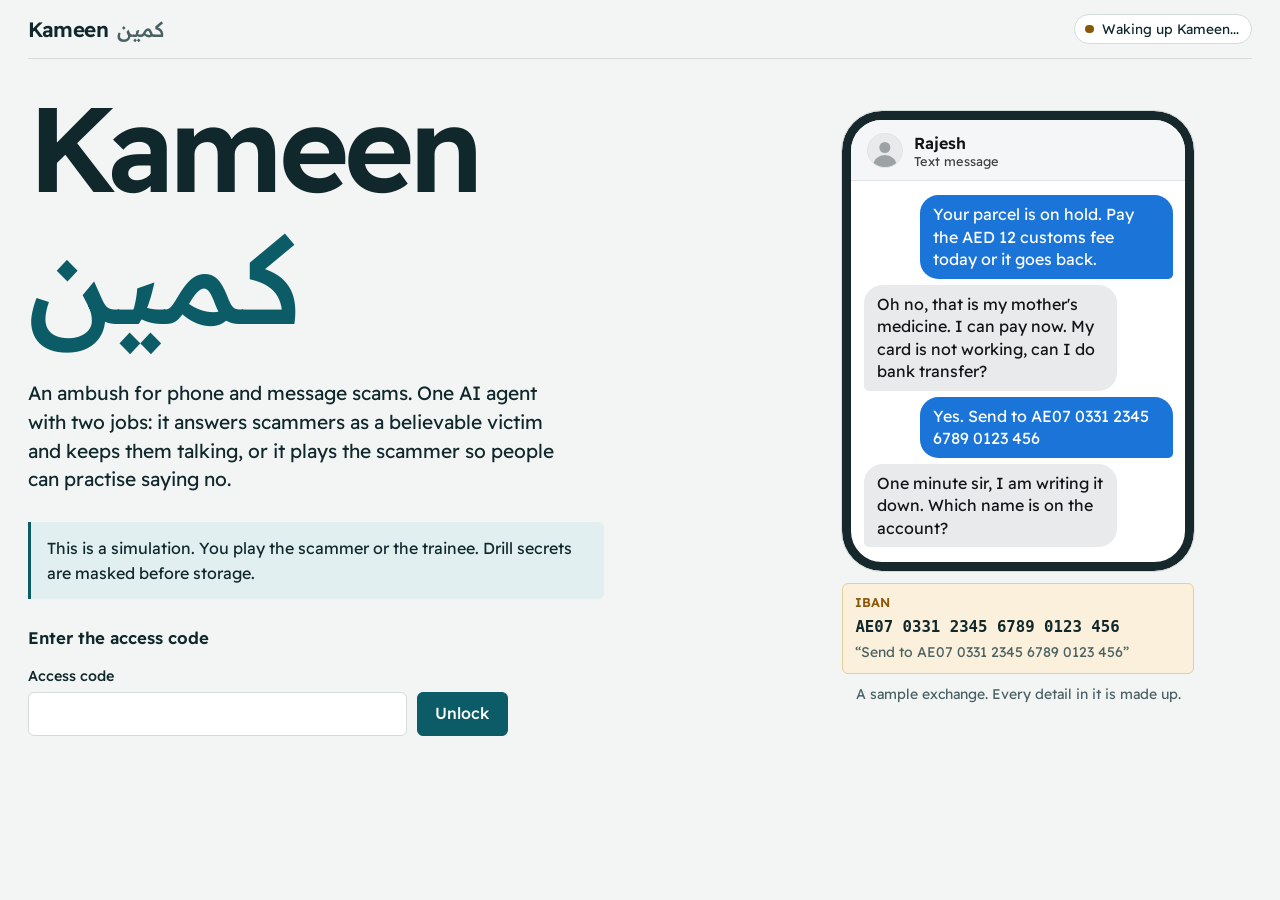
==== docs/index.html @ 10c1e66d "Fix the channel card lagging and overlapping during scroll The Overview cards were fine at rest but," ====
<!doctype html>
<html lang="en">
<head>
  <meta charset="utf-8">
  <meta name="viewport" content="width=device-width, initial-scale=1">
  <meta name="robots" content="noindex">
  <title>Kameen</title>
  <link rel="preconnect" href="https://fonts.googleapis.com">
  <link rel="preconnect" href="https://fonts.gstatic.com" crossorigin>
  <link rel="stylesheet" href="https://fonts.googleapis.com/css2?family=Readex+Pro:wght@300..700&display=swap">
  <link rel="stylesheet" href="style.css?v=3">
</head>
<body>
  <div class="page">
    <header class="topbar">
      <a class="brand" href="index.html">
        <span class="brand-latin">Kameen</span>
        <span class="brand-arabic" lang="ar" dir="rtl">كمين</span>
      </a>
      <span class="status-pill" id="status" role="status" data-state="waking">Waking up Kameen...</span>
    </header>

    <main class="landing">
      <div class="stack-l">
        <h1 class="wordmark">
          <span class="wordmark-latin">Kameen</span>
          <span class="wordmark-arabic" lang="ar" dir="rtl">كمين</span>
        </h1>

        <p class="landing-lede">
          An ambush for phone and message scams. One AI agent with two jobs: it answers scammers
          as a believable victim and keeps them talking, or it plays the scammer so people can practise saying no.
        </p>

        <p class="notice">
          This is a simulation. You play the scammer or the trainee. Drill secrets are masked before storage.
        </p>

        <section id="gate" class="stack" aria-labelledby="gate-title">
          <h2 id="gate-title">Enter the access code</h2>
          <form id="code-form" class="gate-form" novalidate>
            <label class="field">
              <span class="field-label">Access code</span>
              <!-- no name attribute on purpose: the code must never end up in a URL, even if scripts fail -->
              <input type="password" id="code" autocomplete="off" autocapitalize="off" spellcheck="false" required>
            </label>
            <button type="submit" class="btn btn-primary" id="code-btn">Unlock</button>
          </form>
          <p class="note" id="code-error" role="alert" hidden></p>
        </section>

        <section id="modes" class="stack" aria-labelledby="modes-title" hidden>
          <h2 id="modes-title" class="sr-only">Choose a mode</h2>
          <div class="modes">
            <a class="mode" href="decoy.html">
              <span class="roles">
                <span class="role role--agent">Kameen plays the victim</span>
                <span class="role role--you">You play the scammer</span>
              </span>
              <span class="mode-title">Play the scammer</span>
              <span class="mode-text">
                Write or call as a scammer. Kameen answers as Rajesh, Sara or Abu Khalid, stalls you,
                and collects every account number, phone number and link you give away.
              </span>
              <span class="btn btn-primary mode-go">Open the decoy</span>
            </a>
            <a class="mode" href="drill.html">
              <span class="roles">
                <span class="role role--agent">Kameen plays the scammer</span>
                <span class="role role--you">You are the trainee</span>
              </span>
              <span class="mode-title">Test yourself</span>
              <span class="mode-text">
                With your consent, Kameen runs a scam on you. It stops before you share anything real
                and shows you what to watch for.
              </span>
              <span class="btn btn-primary mode-go">Start a drill</span>
            </a>
          </div>
          <div class="actions">
            <a class="btn" href="dashboard.html">Open the dashboard</a>
            <span class="small">Sessions, linked campaigns, drill results and test evidence.</span>
          </div>
          <div class="actions">
            <button type="button" class="btn btn-quiet btn-small" id="change-code">Use a different code</button>
          </div>
        </section>
      </div>

      <figure class="sample" aria-label="Sample exchange">
        <div class="phone skin-sms">
          <div class="phone-head">
            <span class="phone-avatar" aria-hidden="true"></span>
            <span class="phone-who">
              <span class="phone-name">Rajesh</span>
              <span class="phone-sub">Text message</span>
            </span>
          </div>
          <div class="transcript">
            <div class="msg msg--counterpart"><p class="bubble">Your parcel is on hold. Pay the AED 12 customs fee today or it goes back.</p></div>
            <div class="msg msg--agent"><p class="bubble">Oh no, that is my mother's medicine. I can pay now. My card is not working, can I do bank transfer?</p></div>
            <div class="msg msg--counterpart"><p class="bubble">Yes. Send to AE07 0331 2345 6789 0123 456</p></div>
            <div class="msg msg--agent"><p class="bubble">One minute sir, I am writing it down. Which name is on the account?</p></div>
          </div>
        </div>
        <ul class="intel-list">
          <li class="intel-card">
            <span class="intel-type">IBAN</span>
            <span class="intel-value">AE07 0331 2345 6789 0123 456</span>
            <q class="intel-quote">Send to AE07 0331 2345 6789 0123 456</q>
          </li>
        </ul>
        <figcaption class="small">A sample exchange. Every detail in it is made up.</figcaption>
      </figure>
    </main>
  </div>

  <script src="config.js"></script>
  <script src="app.js"></script>
  <script>
    (function () {
      'use strict';
      var statusEl = $('#status');
      var gate = $('#gate');
      var modes = $('#modes');
      var form = $('#code-form');
      var input = $('#code');
      var button = $('#code-btn');
      var errorEl = $('#code-error');
      var ready = false;
      var busy = false;
      var waiting = false;    /* a code was entered while the server was still waking up */

      var REJECTED = 'That code was not accepted. Check it and try again.';

      function refresh() {
        button.disabled = busy;
      }

      /* The code is often pasted from a note: drop spaces, quotes and backticks that came along with it. */
      function cleaned(value) {
        return String(value).replace(/[\s`'"\u2018\u2019\u201C\u201D]/g, '');
      }

      function showModes(on) {
        modes.hidden = !on;
        gate.hidden = on;
      }

      form.addEventListener('submit', function (event) {
        event.preventDefault();
        check();
      });

      async function check() {
        if (busy) return;
        var code = cleaned(input.value);
        if (!code) {
          note(errorEl, 'Enter the access code.', 'error');
          input.focus();
          return;
        }
        if (!ready) {
          /* Never ignore the button: say what is happening and check the code as soon as the server answers. */
          waiting = true;
          note(errorEl, 'Kameen is still waking up, which can take a minute. Your code will be checked as soon as it is ready.', 'info');
          return;
        }
        waiting = false;
        busy = true;
        refresh();
        note(errorEl, '');
        setStored('code', code);
        try {
          await apiGet('/cards');
          input.value = '';
          showModes(true);
        } catch (err) {
          dropStored('code');
          note(errorEl, err.status === 401 ? REJECTED : err.message, 'error');
          input.select();
        } finally {
          busy = false;
          refresh();
        }
      }

      $('#change-code').addEventListener('click', function () {
        dropStored('code');
        showModes(false);
        input.focus();
      });

      if (getStored('code_rejected')) {
        dropStored('code_rejected');
        note(errorEl, REJECTED, 'error');
      }
      if (getStored('code')) showModes(true);

      wakeServer(statusEl).then(async function (ok) {
        ready = ok;
        refresh();
        if (!ok) {
          waiting = false;
          note(errorEl, 'The server did not answer. Reload the page to try again.', 'error');
          return;
        }
        if (waiting) return check();
        if (!getStored('code')) return;
        /* a code is already stored from earlier in this tab: make sure it still works */
        try {
          await apiGet('/cards');
        } catch (err) {
          if (err.status === 401) {
            dropStored('code');
            showModes(false);
            note(errorEl, REJECTED, 'error');
          }
        }
      });
    })();
  </script>
</body>
</html>
---- docs/style.css ----
/* Kameen
   Palette: cool mineral paper, petrol ink. Amber is reserved for captured intel,
   red for stop actions and guardrails, green for the drill reveal.
   Type: Readex Pro (one family for Latin and Arabic), system fallbacks. */

:root {
  --paper: #F2F5F4;
  --surface: #FFFFFF;
  --sunk: #E7ECEA;
  --ink: #10272C;
  --ink-soft: #4A6163;
  --line: #D3DCDA;
  --petrol: #0B5C66;
  --petrol-deep: #073F47;
  --petrol-wash: #E2EFF0;
  --on-petrol: #FFFFFF;
  --amber: #8A560A;
  --amber-wash: #FAF0DB;
  --amber-line: #E6CE9B;
  --red: #A3281F;
  --red-wash: #FBEAE7;
  --red-line: #EBC0BA;
  --green: #1F6B4E;
  --green-wash: #E3F1E9;
  --green-line: #B5D8C5;
  --reveal-paper: #EAF3EE;
  --bezel: #17282C;

  /* Categorical palette for pie/donut charts (legend labels each slice). */
  --cat-1: #1F6B4E;
  --cat-2: #8A560A;
  --cat-3: #A3281F;
  --cat-4: #2E5E8A;
  --cat-5: #7A4B86;

  --radius-s: 6px;
  --radius-m: 12px;
  --radius-l: 20px;
  --gutter: 16px;

  --font: "Readex Pro", "Segoe UI", system-ui, -apple-system, "Noto Sans Arabic", "Geeza Pro", Tahoma, Arial, sans-serif;
  --mono: ui-monospace, "SF Mono", "Cascadia Mono", Menlo, Consolas, monospace;

  color-scheme: light;
}

@media (prefers-color-scheme: dark) {
  :root {
    --paper: #0D1A1D;
    --surface: #14262B;
    --sunk: #0A1517;
    --ink: #E4EDEB;
    --ink-soft: #9CB1B0;
    --line: #294045;
    --petrol: #6CCAD3;
    --petrol-deep: #9ADDE4;
    --petrol-wash: #173237;
    --on-petrol: #062A2F;
    --amber: #E5B45C;
    --amber-wash: #2B2311;
    --amber-line: #5A4620;
    --red: #F0958B;
    --red-wash: #311816;
    --red-line: #6B2E28;
    --green: #7CCBA6;
    --green-wash: #12291F;
    --green-line: #2B5843;
    --reveal-paper: #0F211B;
    --bezel: #020607;
    --cat-1: #7CCBA6;
    --cat-2: #E5B45C;
    --cat-3: #F0958B;
    --cat-4: #8FB8E0;
    --cat-5: #C6A6D6;
    color-scheme: dark;
  }
}

/* ------------------------------------------------------------------ base */

*, *::before, *::after { box-sizing: border-box; }

[hidden] { display: none !important; }

html {
  font-size: 100%;
  -webkit-text-size-adjust: 100%;
  text-size-adjust: 100%;
}

body {
  margin: 0;
  min-height: 100vh;
  min-height: 100dvh;
  background: var(--paper);
  color: var(--ink);
  font-family: var(--font);
  font-size: 1rem;
  font-weight: 400;
  line-height: 1.55;
  overflow-x: hidden;
  transition: background-color 0.6s ease;
}

h1, h2, h3, p, ul, ol, dl, dd, figure, fieldset, legend { margin: 0; padding: 0; }
ul, ol { list-style: none; }
fieldset { border: 0; min-width: 0; }
button, input, textarea, select { font: inherit; color: inherit; }
a { color: var(--petrol); text-underline-offset: 0.18em; }
a:hover { color: var(--petrol-deep); }
q { quotes: "\201C" "\201D"; }
[dir="rtl"] q, q[dir="rtl"] { quotes: "\00AB" "\00BB"; }

:focus-visible {
  outline: 3px solid var(--petrol);
  outline-offset: 2px;
  border-radius: 4px;
}

.sr-only {
  position: absolute;
  width: 1px; height: 1px;
  margin: -1px; padding: 0;
  overflow: hidden;
  clip: rect(0 0 0 0);
  white-space: nowrap;
  border: 0;
}

h1 { font-size: 1.95rem; font-weight: 600; line-height: 1.15; }
h2 { font-size: 1.05rem; font-weight: 600; line-height: 1.3; }
h3 { font-size: 0.95rem; font-weight: 600; line-height: 1.3; }

.lede { color: var(--ink-soft); max-width: 34rem; }
.small { font-size: 0.875rem; color: var(--ink-soft); }
.stack > * + * { margin-top: 1rem; }
.stack-l > * + * { margin-top: 1.75rem; }

/* ------------------------------------------------------------------ page frame */

.page {
  width: 100%;
  max-width: 85rem;
  margin-inline: auto;
  padding-inline: var(--gutter);
  padding-bottom: 4rem;
}

.topbar {
  display: grid;
  grid-template-columns: 1fr auto;
  grid-template-areas: "brand status" "nav nav";
  align-items: center;
  gap: 0.5rem 1rem;
  padding-block: 0.9rem;
  border-bottom: 1px solid var(--line);
  margin-bottom: 1.75rem;
}

.brand {
  grid-area: brand;
  display: inline-flex;
  align-items: baseline;
  gap: 0.5rem;
  justify-self: start;
  color: var(--ink);
  text-decoration: none;
  font-size: 1.3rem;
  font-weight: 600;
  line-height: 1;
}
.brand:hover { color: var(--petrol); }
.brand-latin { letter-spacing: -0.02em; }
.brand-arabic { font-weight: 500; color: var(--ink-soft); }

.topnav {
  grid-area: nav;
  display: flex;
  flex-wrap: wrap;
  gap: 0.25rem 1.25rem;
  font-size: 0.95rem;
}
.topnav a {
  color: var(--ink-soft);
  text-decoration: none;
  padding-block: 0.3rem;
  border-bottom: 2px solid transparent;
}
.topnav a:hover { color: var(--ink); }
.topnav a[aria-current="page"] { color: var(--ink); border-bottom-color: var(--petrol); }

.status-pill {
  grid-area: status;
  display: inline-flex;
  align-items: center;
  gap: 0.5rem;
  padding: 0.3rem 0.75rem 0.3rem 0.65rem;
  border: 1px solid var(--line);
  border-radius: 999px;
  background: var(--surface);
  font-size: 0.85rem;
  line-height: 1.3;
  white-space: nowrap;
}
.status-pill::before {
  content: "";
  width: 0.55rem; height: 0.55rem;
  border-radius: 50%;
  background: var(--amber);
  flex: none;
}
.status-pill[data-state="waking"]::before { animation: pulse 1.2s ease-in-out infinite; }
.status-pill[data-state="ready"]::before { background: var(--green); }
.status-pill[data-state="down"] { border-color: var(--red-line); color: var(--red); }
.status-pill[data-state="down"]::before { background: var(--red); }

@keyframes pulse { 50% { opacity: 0.25; } }

/* ------------------------------------------------------------------ buttons, fields, notes */

.btn {
  display: inline-flex;
  align-items: center;
  justify-content: center;
  gap: 0.5rem;
  min-height: 2.75rem;
  padding: 0.55rem 1.1rem;
  border: 1px solid var(--line);
  border-radius: var(--radius-s);
  background: var(--surface);
  color: var(--ink);
  font-weight: 500;
  line-height: 1.2;
  text-decoration: none;
  cursor: pointer;
}
.btn:hover { border-color: var(--ink-soft); color: var(--ink); }
.btn-primary { background: var(--petrol); border-color: var(--petrol); color: var(--on-petrol); }
.btn-primary:hover { background: var(--petrol-deep); border-color: var(--petrol-deep); color: var(--on-petrol); }
.btn-danger { border-color: var(--red-line); color: var(--red); }
.btn-danger:hover { background: var(--red-wash); border-color: var(--red); color: var(--red); }
.btn-quiet { border-color: transparent; background: transparent; color: var(--petrol); padding-inline: 0.5rem; }
.btn-quiet:hover { border-color: transparent; color: var(--petrol-deep); text-decoration: underline; }
.btn-small { min-height: 2.1rem; padding: 0.3rem 0.75rem; font-size: 0.9rem; }

.btn:disabled,
.btn[aria-disabled="true"] {
  opacity: 0.5;
  cursor: not-allowed;
  pointer-events: none;
}

.actions { display: flex; flex-wrap: wrap; gap: 0.6rem; align-items: center; }

.field { display: block; }
.field-label { display: block; font-size: 0.9rem; font-weight: 500; margin-bottom: 0.3rem; }
.surprise-form { display: grid; grid-template-columns: repeat(auto-fit, minmax(11rem, 1fr)); gap: 0.9rem; align-items: end; }
#surprise .table-wrap { overflow-x: auto; }
#surprise .table { min-width: 46rem; }
.surprise-form textarea.input { min-height: 4.5rem; resize: vertical; }
#phish .table-wrap { overflow-x: auto; }
#phish .table { min-width: 34rem; }
.campaign { border: 1px solid var(--line); border-radius: var(--radius-m); padding: 0.9rem 1rem 1rem; background: var(--surface); }
.campaign + .campaign { margin-top: 1rem; }
.campaign-head { display: flex; flex-wrap: wrap; gap: 0.6rem 0.9rem; align-items: center; margin-bottom: 0.7rem; }
.campaign .table tr[data-clicked] td { background: var(--red-wash); }
.field select {
  width: 100%; min-height: 2.75rem; padding: 0.5rem 0.7rem; font: inherit; color: var(--ink);
  background: var(--surface); border: 1px solid var(--line); border-radius: var(--radius-s);
}
.field input[type="text"],
.field input[type="password"],
.input {
  display: block;
  width: 100%;
  min-height: 2.75rem;
  padding: 0.5rem 0.75rem;
  border: 1px solid var(--line);
  border-radius: var(--radius-s);
  background: var(--surface);
  color: var(--ink);
  font-size: 1rem;
}
.field input::placeholder, .input::placeholder { color: var(--ink-soft); opacity: 0.75; }

.check {
  display: flex;
  gap: 0.7rem;
  align-items: flex-start;
  padding: 0.85rem 1rem;
  border: 1px solid var(--line);
  border-radius: var(--radius-s);
  background: var(--surface);
  cursor: pointer;
}
.check input { width: 1.2rem; height: 1.2rem; margin: 0.15rem 0 0; flex: none; accent-color: var(--petrol); }

.note {
  padding: 0.6rem 0.85rem;
  border: 1px solid var(--line);
  border-radius: var(--radius-s);
  background: var(--surface);
  font-size: 0.95rem;
  overflow-wrap: anywhere;
}
.note[data-kind="error"] { border-color: var(--red-line); background: var(--red-wash); color: var(--red); }
.note[data-kind="ok"] { border-color: var(--green-line); background: var(--green-wash); color: var(--green); }

.notice {
  padding: 0.85rem 1rem;
  border-inline-start: 3px solid var(--petrol);
  background: var(--petrol-wash);
  border-radius: 0 var(--radius-s) var(--radius-s) 0;
  max-width: 36rem;
}

.empty { color: var(--ink-soft); font-size: 0.925rem; }

/* ------------------------------------------------------------------ choice cards and segmented controls */

.group-label { display: block; font-size: 0.9rem; font-weight: 600; margin-bottom: 0.5rem; }

.choices { display: grid; gap: 0.5rem; }

.choice { display: block; position: relative; cursor: pointer; }
.choice input { position: absolute; opacity: 0; width: 1px; height: 1px; }
.choice-body {
  display: block;
  padding: 0.7rem 0.9rem;
  border: 1px solid var(--line);
  border-radius: var(--radius-s);
  background: var(--surface);
}
.choice:hover .choice-body { border-color: var(--ink-soft); }
.choice input:checked + .choice-body {
  border-color: var(--petrol);
  box-shadow: inset 0 0 0 1px var(--petrol);
  background: var(--petrol-wash);
}
.choice input:focus-visible + .choice-body { outline: 3px solid var(--petrol); outline-offset: 2px; }
.choice input:disabled + .choice-body { opacity: 0.55; cursor: not-allowed; }
.choice-title { display: block; font-weight: 600; }
.choice-sub { display: block; font-size: 0.85rem; color: var(--ink-soft); }
.choice-text { display: block; font-size: 0.9rem; margin-top: 0.3rem; overflow-wrap: anywhere; }

.segmented {
  display: inline-flex;
  flex-wrap: wrap;
  border: 1px solid var(--line);
  border-radius: var(--radius-s);
  background: var(--surface);
  padding: 3px;
  gap: 3px;
}
.segmented label { position: relative; cursor: pointer; }
.segmented input { position: absolute; opacity: 0; width: 1px; height: 1px; }
.segmented span {
  display: block;
  padding: 0.4rem 0.95rem;
  border-radius: 4px;
  font-size: 0.95rem;
  line-height: 1.3;
}
.segmented label:hover span { background: var(--sunk); }
.segmented input:checked + span { background: var(--petrol); color: var(--on-petrol); }
.segmented input:focus-visible + span { outline: 3px solid var(--petrol); outline-offset: 2px; }
.segmented input:disabled + span { opacity: 0.5; cursor: not-allowed; }

/* ------------------------------------------------------------------ landing */

.landing {
  display: grid;
  gap: 2.5rem;
  align-items: start;
}

.wordmark {
  display: flex;
  flex-wrap: wrap;
  align-items: baseline;
  gap: 0 0.35em;
  font-size: clamp(3.4rem, 15vw, 7.5rem);
  font-weight: 600;
  line-height: 1;
}
.wordmark-latin { letter-spacing: -0.04em; }
.wordmark-arabic { font-weight: 500; color: var(--petrol); line-height: 1.2; }

.landing-lede { font-size: 1.2rem; line-height: 1.5; max-width: 33rem; }

.gate-form { display: flex; flex-wrap: wrap; gap: 0.6rem; align-items: flex-end; max-width: 30rem; }
.gate-form .field { flex: 1 1 13rem; }

.modes {
  display: grid;
  border: 1px solid var(--line);
  border-radius: var(--radius-m);
  background: var(--surface);
  overflow: hidden;
}
.mode {
  display: flex;
  flex-direction: column;
  gap: 0.75rem;
  padding: 1.4rem 1.25rem 1.5rem;
  color: var(--ink);
  text-decoration: none;
}
.mode + .mode { border-top: 1px solid var(--line); }
.mode:hover { background: var(--petrol-wash); color: var(--ink); }
.mode:focus-visible { outline-offset: -3px; }
.mode-title { font-size: 1.6rem; font-weight: 600; line-height: 1.15; }
.mode-text { color: var(--ink-soft); }
.mode-go { margin-top: auto; align-self: flex-start; }

/* who plays whom, drawn the way the chat is drawn: agent on the left, visitor on the right */
.roles { display: flex; flex-direction: column; gap: 0.3rem; margin-bottom: 0.4rem; }
.role {
  max-width: 85%;
  padding: 0.35rem 0.75rem;
  border-radius: 1rem;
  font-size: 0.9rem;
  line-height: 1.35;
}
.role--agent { align-self: flex-start; background: var(--sunk); border-bottom-left-radius: 0.25rem; }
.role--you { align-self: flex-end; background: var(--petrol); color: var(--on-petrol); border-bottom-right-radius: 0.25rem; }

.sample { max-width: 22rem; margin-inline: auto; width: 100%; }
.sample .phone { height: auto; min-height: 0; max-width: none; }
.sample .transcript { overflow: visible; }
.sample .intel-list { margin-top: 0.75rem; }
.sample figcaption { margin-top: 0.6rem; text-align: center; }

/* ------------------------------------------------------------------ phone frame */

.phone {
  /* skin tokens: every skin below sets these */
  --ph-bg: #FFFFFF;
  --ph-ink: #111417;
  --ph-soft: #6B7377;
  --ph-line: #E1E4E6;
  --ph-head-bg: #F5F6F7;
  --ph-head-ink: #111417;
  --ph-in-bg: #E9EAEC;
  --ph-in-ink: #111417;
  --ph-out-bg: #1B74D8;
  --ph-out-ink: #FFFFFF;
  --ph-field: #FFFFFF;
  --ph-bubble-radius: 1.15rem;

  display: flex;
  flex-direction: column;
  width: 100%;
  max-width: 25rem;
  height: 72vh;
  height: min(42rem, 100dvh - 8rem);
  min-height: 27rem;
  margin-inline: auto;
  border: 9px solid var(--bezel);
  border-radius: 2.5rem;
  background: var(--ph-bg);
  color: var(--ph-ink);
  overflow: hidden;
  outline: 1px solid var(--line);
  outline-offset: 0;
}

.skin-whatsapp {
  --ph-bg: #EFE9E0;
  --ph-ink: #111B21;
  --ph-soft: #5E6C73;
  --ph-line: #DDD6CB;
  --ph-head-bg: #0B6B5D;
  --ph-head-ink: #FFFFFF;
  --ph-in-bg: #FFFFFF;
  --ph-in-ink: #111B21;
  --ph-out-bg: #D9FDD3;
  --ph-out-ink: #111B21;
  --ph-field: #FFFFFF;
  --ph-bubble-radius: 0.55rem;
}

.skin-email {
  --ph-bg: #F3F4F6;
  --ph-ink: #1C2024;
  --ph-soft: #5F676E;
  --ph-line: #DADDE1;
  --ph-head-bg: #FFFFFF;
  --ph-head-ink: #1C2024;
  --ph-in-bg: #FFFFFF;
  --ph-in-ink: #1C2024;
  --ph-out-bg: #EAF1FB;
  --ph-out-ink: #1C2024;
  --ph-field: #FFFFFF;
  --ph-bubble-radius: 0.4rem;
}

@media (prefers-color-scheme: dark) {
  .phone {
    --ph-bg: #000000;
    --ph-ink: #F2F3F4;
    --ph-soft: #9AA1A6;
    --ph-line: #2A2D30;
    --ph-head-bg: #151618;
    --ph-head-ink: #F2F3F4;
    --ph-in-bg: #26272B;
    --ph-in-ink: #F2F3F4;
    --ph-out-bg: #1B74D8;
    --ph-out-ink: #FFFFFF;
    --ph-field: #151618;
  }
  .skin-whatsapp {
    --ph-bg: #0B141A;
    --ph-ink: #E9EDEF;
    --ph-soft: #8696A0;
    --ph-line: #1F2C34;
    --ph-head-bg: #1F2C34;
    --ph-head-ink: #E9EDEF;
    --ph-in-bg: #1F2C34;
    --ph-in-ink: #E9EDEF;
    --ph-out-bg: #005C4B;
    --ph-out-ink: #E9EDEF;
    --ph-field: #1F2C34;
  }
  .skin-email {
    --ph-bg: #111315;
    --ph-ink: #E8EAED;
    --ph-soft: #9AA1A8;
    --ph-line: #2B2F33;
    --ph-head-bg: #1A1D20;
    --ph-head-ink: #E8EAED;
    --ph-in-bg: #1A1D20;
    --ph-in-ink: #E8EAED;
    --ph-out-bg: #17273B;
    --ph-out-ink: #E8EAED;
    --ph-field: #1A1D20;
  }
}

.phone-head {
  display: flex;
  align-items: center;
  gap: 0.7rem;
  padding: 0.8rem 1rem 0.7rem;
  background: var(--ph-head-bg);
  color: var(--ph-head-ink);
  border-bottom: 1px solid var(--ph-line);
  flex: none;
}
.phone-avatar {
  width: 2.2rem; height: 2.2rem;
  border-radius: 50%;
  background: var(--ph-in-bg);
  border: 1px solid var(--ph-line);
  flex: none;
  position: relative;
  overflow: hidden;
}
.phone-avatar::before,
.phone-avatar::after {
  content: "";
  position: absolute;
  left: 50%;
  transform: translateX(-50%);
  background: var(--ph-soft);
  opacity: 0.6;
  border-radius: 50%;
}
.phone-avatar::before { top: 22%; width: 34%; height: 34%; }
.phone-avatar::after { top: 64%; width: 70%; height: 60%; }
.phone-who { min-width: 0; display: flex; flex-direction: column; line-height: 1.25; }
.phone-name { font-weight: 600; overflow: hidden; text-overflow: ellipsis; white-space: nowrap; }
.phone-sub { font-size: 0.8rem; opacity: 0.8; }

.skin-email .phone-avatar { display: none; }

.callbar {
  display: flex;
  align-items: center;
  justify-content: space-between;
  gap: 0.75rem;
  padding: 0.45rem 0.6rem 0.45rem 1rem;
  background: var(--green);
  color: #FFFFFF;
  font-size: 0.9rem;
  flex: none;
}
.callbar[data-state="connecting"] { background: var(--ph-soft); }
.callbar-text { display: flex; gap: 0.5rem; align-items: baseline; min-width: 0; }
.callbar-time { font-variant-numeric: tabular-nums; }
.callbar .btn { background: #FFFFFF; color: #7C1D16; border-color: #FFFFFF; }
@media (prefers-color-scheme: dark) {
  .callbar { color: #06231A; }
  .callbar[data-state="connecting"] { color: #000000; }
}

.transcript {
  flex: 1 1 auto;
  min-height: 0;
  display: flex;
  flex-direction: column;
  gap: 0.4rem;
  padding: 0.9rem 0.8rem;
  overflow-y: auto;
  overscroll-behavior: contain;
  scroll-behavior: smooth;
}

.transcript-hint {
  margin: auto;
  padding: 1rem;
  max-width: 16rem;
  text-align: center;
  font-size: 0.925rem;
  color: var(--ph-soft);
}

.msg { display: flex; flex-direction: column; max-width: 82%; }
.msg--agent { align-self: flex-start; align-items: flex-start; }
.msg--counterpart { align-self: flex-end; align-items: flex-end; }
.msg--marker { align-self: center; align-items: center; max-width: 92%; }

.bubble {
  padding: 0.5rem 0.8rem;
  border-radius: var(--ph-bubble-radius);
  font-size: 1rem;
  line-height: 1.4;
  white-space: pre-wrap;
  overflow-wrap: anywhere;
  text-align: start;
}
.msg--agent .bubble { background: var(--ph-in-bg); color: var(--ph-in-ink); border-bottom-left-radius: 0.3rem; }
.msg--counterpart .bubble { background: var(--ph-out-bg); color: var(--ph-out-ink); border-bottom-right-radius: 0.3rem; }
.msg--marker .bubble {
  padding: 0.2rem 0.7rem;
  background: transparent;
  color: var(--ph-soft);
  font-size: 0.825rem;
  text-align: center;
}

.msg-meta { display: none; font-size: 0.8rem; color: var(--ph-soft); margin: 0 0.3rem 0.15rem; }
.msg-time { font-size: 0.72rem; color: var(--ph-soft); margin: 0.1rem 0.3rem 0; font-variant-numeric: tabular-nums; }

.skin-whatsapp .bubble { box-shadow: 0 1px 0.5px rgba(11, 20, 26, 0.13); }
.skin-whatsapp .msg--marker .bubble { box-shadow: none; }

/* the email skin shows each message as a mail item, full width, with its sender */
.skin-email .transcript { gap: 0.6rem; }
.skin-email .msg { align-self: stretch; align-items: stretch; max-width: none; }
.skin-email .msg--marker { align-self: center; }
.skin-email .msg .bubble { border: 1px solid var(--ph-line); border-radius: var(--ph-bubble-radius); padding: 0.7rem 0.85rem; }
.skin-email .msg--marker .bubble { border: 0; padding: 0.2rem 0.7rem; }
.skin-email .msg-meta { display: block; font-weight: 600; color: var(--ph-ink); margin: 0 0.1rem 0.25rem; }
.skin-email .msg--counterpart .msg-meta { text-align: start; }

.msg--typing .bubble { display: inline-flex; gap: 0.3rem; align-items: center; padding: 0.75rem 0.85rem; }
.dot {
  width: 0.42rem; height: 0.42rem;
  border-radius: 50%;
  background: currentColor;
  opacity: 0.35;
  animation: typing 1.2s ease-in-out infinite;
}
.dot:nth-child(2) { animation-delay: 0.18s; }
.dot:nth-child(3) { animation-delay: 0.36s; }
@keyframes typing { 30% { opacity: 0.95; transform: translateY(-2px); } 60% { opacity: 0.35; transform: none; } }

.composer {
  display: flex;
  align-items: flex-end;
  gap: 0.5rem;
  padding: 0.55rem 0.65rem 0.7rem;
  background: var(--ph-head-bg);
  border-top: 1px solid var(--ph-line);
  flex: none;
}
.composer textarea {
  flex: 1 1 auto;
  min-width: 0;
  min-height: 2.6rem;
  max-height: 7.5rem;
  padding: 0.55rem 0.9rem;
  border: 1px solid var(--ph-line);
  border-radius: 1.3rem;
  background: var(--ph-field);
  color: var(--ph-ink);
  font-size: 1rem;
  line-height: 1.4;
  resize: none;
}
.composer textarea::placeholder { color: var(--ph-soft); }
.composer textarea:disabled { opacity: 0.6; }
.composer .send {
  flex: none;
  min-height: 2.6rem;
  padding: 0 1rem;
  border: 0;
  border-radius: 1.3rem;
  background: var(--petrol);
  color: var(--on-petrol);
  font-weight: 600;
  cursor: pointer;
}
.composer .send:disabled { opacity: 0.45; cursor: not-allowed; }

/* ------------------------------------------------------------------ decoy workspace */

.workspace { display: grid; gap: 1.75rem; align-items: start; }
.workspace > * { min-width: 0; }

.setup h1 { margin-bottom: 0.4rem; }

.stage-col { display: grid; gap: 0.75rem; justify-items: stretch; }

.under-phone { width: 100%; max-width: 25rem; margin-inline: auto; display: grid; gap: 0.75rem; }

.rating { display: grid; gap: 0.5rem; padding: 0.9rem 1rem; border: 1px solid var(--line); border-radius: var(--radius-m); background: var(--surface); }
.rating-row { display: flex; gap: 0.5rem; }
.rating-row .input { flex: 1 1 auto; min-width: 0; }

.panel {
  border: 1px solid var(--line);
  border-radius: var(--radius-m);
  background: var(--surface);
}
.panel-block { padding: 1rem 1.1rem; }
.panel-block + .panel-block { border-top: 1px solid var(--line); }
.panel-block > h2 { display: flex; align-items: baseline; justify-content: space-between; gap: 0.5rem; margin-bottom: 0.6rem; }
.count { font-weight: 500; color: var(--ink-soft); font-variant-numeric: tabular-nums; }

.stage-chip {
  display: inline-block;
  padding: 0.25rem 0.8rem;
  border: 1px solid var(--petrol);
  border-radius: 999px;
  background: var(--petrol-wash);
  color: var(--petrol-deep);
  font-weight: 600;
  font-size: 0.95rem;
  line-height: 1.3;
  overflow-wrap: anywhere;
}
.stage-chip[data-idle="true"] { border-color: var(--line); background: transparent; color: var(--ink-soft); font-weight: 400; }
.stage-note { margin-top: 0.5rem; font-size: 0.9rem; color: var(--ink-soft); overflow-wrap: anywhere; }

.intel-list { display: grid; gap: 0.5rem; }
.intel-card, .canary {
  display: grid;
  gap: 0.15rem;
  padding: 0.6rem 0.75rem;
  border: 1px solid var(--amber-line);
  border-radius: var(--radius-s);
  background: var(--amber-wash);
}
.intel-card.is-new { animation: arrive 1.1s ease-out; }
@keyframes arrive { from { box-shadow: 0 0 0 4px var(--amber-line); } to { box-shadow: 0 0 0 0 transparent; } }
.intel-type { font-size: 0.8rem; font-weight: 600; color: var(--amber); }
.intel-value { font-family: var(--mono); font-size: 0.98rem; font-weight: 600; overflow-wrap: anywhere; }
[dir="rtl"] > .intel-value { text-align: right; }
.intel-quote { font-size: 0.875rem; color: var(--ink-soft); overflow-wrap: anywhere; }
.intel-foot { font-size: 0.8rem; color: var(--ink-soft); }
.canary { border-style: dashed; background: transparent; }

.guard-list { display: grid; gap: 0.4rem; }
.guard {
  display: flex;
  justify-content: space-between;
  align-items: baseline;
  gap: 0.75rem;
  padding: 0.45rem 0.7rem;
  border: 1px solid var(--red-line);
  border-radius: var(--radius-s);
  background: var(--red-wash);
  color: var(--red);
  font-size: 0.9rem;
}
.guard-time { font-size: 0.8rem; font-variant-numeric: tabular-nums; flex: none; }

/* ------------------------------------------------------------------ drill */

.drill-intro { max-width: 36rem; }
.drill-form { max-width: 30rem; }

.refusal {
  padding: 1rem 1.1rem;
  border: 1px solid var(--red-line);
  border-radius: var(--radius-m);
  background: var(--red-wash);
  max-width: 36rem;
}
.refusal-title { font-weight: 600; color: var(--red); margin-bottom: 0.2rem; }
.refusal-text { font-size: 1.1rem; overflow-wrap: anywhere; }

.consent-check {
  margin-top: 2.5rem;
  padding-top: 1.25rem;
  border-top: 1px solid var(--line);
  max-width: 36rem;
}

.run { display: grid; gap: 1.75rem; align-items: start; }
.run > * { min-width: 0; }
.run-side { max-width: 25rem; width: 100%; margin-inline: auto; }

body.is-revealed { background: var(--reveal-paper); }

.reveal {
  padding: 1.5rem 1.25rem 1.75rem;
  border: 1px solid var(--green-line);
  border-radius: var(--radius-l);
  background: var(--surface);
  animation: reveal-in 0.5s ease-out both;
}
.reveal:focus { outline: none; }
@keyframes reveal-in { from { opacity: 0; transform: translateY(14px); } }

.reveal-head { font-size: clamp(2rem, 6.5vw, 3.1rem); line-height: 1.08; font-weight: 600; max-width: 14em; }
.reveal-text { font-size: 1.15rem; max-width: 34rem; overflow-wrap: anywhere; }

.outcome {
  display: inline-block;
  padding: 0.35rem 0.95rem;
  border-radius: 999px;
  border: 1px solid var(--line);
  background: var(--sunk);
  font-weight: 600;
}
.outcome[data-outcome="resisted"] { border-color: var(--green-line); background: var(--green-wash); color: var(--green); }
.outcome[data-outcome="hesitated"] { border-color: var(--amber-line); background: var(--amber-wash); color: var(--amber); }
.outcome[data-outcome="would_comply"],
.outcome[data-outcome="attempted_disclosure"] { border-color: var(--red-line); background: var(--red-wash); color: var(--red); }

.lesson { padding-top: 1.25rem; border-top: 1px solid var(--line); }
.lesson-head { font-size: 1.45rem; line-height: 1.25; margin-bottom: 0.75rem; overflow-wrap: anywhere; }
.points { display: grid; gap: 0.6rem; max-width: 36rem; }
.points li { padding-inline-start: 1.1rem; position: relative; overflow-wrap: anywhere; }
.points li::before {
  content: "";
  position: absolute;
  inset-inline-start: 0;
  top: 0.62em;
  width: 0.45rem; height: 0.45rem;
  border-radius: 50%;
  background: var(--green);
}
.flags li::before { background: var(--red); border-radius: 1px; }
.report {
  padding: 0.85rem 1rem;
  border-radius: var(--radius-s);
  background: var(--green-wash);
  border: 1px solid var(--green-line);
  max-width: 36rem;
  overflow-wrap: anywhere;
}

/* ------------------------------------------------------------------ dashboard */

.tabs {
  display: flex;
  gap: 0.25rem;
  overflow-x: auto;
  border-bottom: 1px solid var(--line);
  margin-bottom: 1.5rem;
  scrollbar-width: none;
}
.tabs::-webkit-scrollbar { display: none; }
.tab {
  flex: none;
  padding: 0.6rem 0.9rem;
  border: 0;
  border-bottom: 3px solid transparent;
  background: transparent;
  color: var(--ink-soft);
  font-weight: 500;
  cursor: pointer;
}
.tab:hover { color: var(--ink); }
.tab[aria-selected="true"] { color: var(--ink); border-bottom-color: var(--petrol); }
.tab:focus-visible { outline-offset: -3px; }

.tab-head { display: flex; flex-wrap: wrap; align-items: baseline; justify-content: space-between; gap: 0.5rem 1rem; margin-bottom: 1rem; }
.tab-head p { color: var(--ink-soft); max-width: 40rem; }

.table-wrap {
  border: 1px solid var(--line);
  border-radius: var(--radius-m);
  background: var(--surface);
  overflow: auto;
  max-height: 24rem;
}
.table { width: 100%; border-collapse: collapse; font-size: 0.925rem; }
.table th, .table td { padding: 0.55rem 0.8rem; text-align: start; vertical-align: top; }
.table th {
  position: sticky; top: 0;
  background: var(--surface);
  font-weight: 600;
  font-size: 0.85rem;
  color: var(--ink-soft);
  box-shadow: inset 0 -1px 0 var(--line);
  white-space: nowrap;
  z-index: 1;
}
.table td { border-top: 1px solid var(--line); overflow-wrap: anywhere; }
.table tbody tr:first-child td { border-top: 0; }
.table .num { text-align: end; font-variant-numeric: tabular-nums; white-space: nowrap; }
.table--rows tbody tr { cursor: pointer; }
.table--rows tbody tr:hover { background: var(--petrol-wash); }
.table--rows tbody tr[aria-selected="true"] { background: var(--petrol-wash); box-shadow: inset 3px 0 0 var(--petrol); }
.table--rows tbody tr:focus-visible { outline-offset: -3px; }
.table-plain { max-height: none; }

.chip {
  display: inline-block;
  padding: 0.05rem 0.55rem;
  border: 1px solid var(--line);
  border-radius: 999px;
  font-size: 0.82rem;
  line-height: 1.5;
  white-space: nowrap;
}
.chip[data-tone="live"] { border-color: var(--green-line); background: var(--green-wash); color: var(--green); }
.chip[data-tone="pass"] { border-color: var(--green-line); background: var(--green-wash); color: var(--green); }
.chip[data-tone="fail"] { border-color: var(--red-line); background: var(--red-wash); color: var(--red); }
.chip[data-tone="decoy"] { border-color: var(--petrol); color: var(--petrol-deep); }
.chip[data-tone="drill"] { border-color: var(--amber-line); color: var(--amber); }

.detail { margin-top: 1.5rem; display: grid; gap: 1.25rem; }
.detail-head { display: flex; flex-wrap: wrap; align-items: center; gap: 0.5rem 0.9rem; }
.detail-head h2 { font-size: 1.3rem; margin-inline-end: auto; overflow-wrap: anywhere; }
.detail-meta { color: var(--ink-soft); font-size: 0.925rem; overflow-wrap: anywhere; }
.detail-grid { display: grid; gap: 1.25rem; align-items: start; }
.detail-grid > * { min-width: 0; }

.log-frame {
  border: 1px solid var(--line);
  border-radius: var(--radius-m);
  background: var(--surface);
  overflow: hidden;
}
/* the dashboard transcript reuses the phone bubbles without the handset */
.log-frame .transcript {
  --ph-bg: var(--surface);
  --ph-ink: var(--ink);
  --ph-soft: var(--ink-soft);
  --ph-line: var(--line);
  --ph-in-bg: var(--sunk);
  --ph-in-ink: var(--ink);
  --ph-out-bg: var(--petrol);
  --ph-out-ink: var(--on-petrol);
  --ph-bubble-radius: 1rem;
  max-height: 30rem;
  min-height: 10rem;
}
.log-frame .msg-meta { display: block; }

.live-log { display: grid; gap: 0.3rem; max-height: 14rem; overflow-y: auto; font-size: 0.9rem; }
.live-log li { display: grid; grid-template-columns: 4.2rem 1fr; gap: 0.6rem; }
.live-log time { color: var(--ink-soft); font-variant-numeric: tabular-nums; }
.live-log span { overflow-wrap: anywhere; }

.graph {
  width: 100%;
  height: 62vh;
  min-height: 22rem;
  max-height: 42rem;
  border: 1px solid var(--line);
  border-radius: var(--radius-m);
  background: var(--surface);
}
.legend { display: flex; flex-wrap: wrap; gap: 0.4rem 1.25rem; font-size: 0.9rem; color: var(--ink-soft); margin-block: 0.75rem; }
.legend span { display: inline-flex; align-items: center; gap: 0.45rem; }
.legend i { display: inline-block; width: 0.8rem; height: 0.8rem; background: var(--petrol); border-radius: 3px; }
.legend i.is-intel { background: var(--amber); border-radius: 50%; }

.figures { display: grid; grid-template-columns: repeat(auto-fit, minmax(9rem, 1fr)); gap: 0.75rem; }
.figure-tile {
  padding: 0.9rem 1rem;
  border: 1px solid var(--line);
  border-radius: var(--radius-m);
  background: var(--surface);
  display: grid;
  gap: 0.15rem;
  align-content: start;
}
.figure-name { font-size: 0.9rem; color: var(--ink-soft); overflow-wrap: anywhere; }
.figure-value { font-size: 1.9rem; font-weight: 600; line-height: 1.15; font-variant-numeric: tabular-nums; overflow-wrap: anywhere; }
.figure-foot { font-size: 0.85rem; color: var(--ink-soft); display: flex; flex-wrap: wrap; gap: 0.4rem; align-items: center; }
.figure-detail { flex-basis: 100%; color: var(--ink); }
.figure-tile[data-pass="false"] { border-color: var(--red-line); }

.bars { display: grid; gap: 0.55rem; max-width: 44rem; }
.bar-row { display: grid; grid-template-columns: minmax(7rem, 11rem) 1fr 2.5rem; gap: 0.75rem; align-items: center; font-size: 0.95rem; }
.bar-track { height: 0.9rem; background: var(--sunk); border-radius: 3px; overflow: hidden; }
.bar-fill { display: block; height: 100%; min-width: 2px; background: var(--ink-soft); border-radius: 3px; }
.bar-row[data-outcome="resisted"] .bar-fill { background: var(--green); }
.bar-row[data-outcome="hesitated"] .bar-fill { background: var(--amber); }
.bar-row[data-outcome="would_comply"] .bar-fill,
.bar-row[data-outcome="attempted_disclosure"] .bar-fill { background: var(--red); }
.bar-count { text-align: end; font-variant-numeric: tabular-nums; font-weight: 600; }
.bar-row[data-tone="risk"] .bar-fill { background: var(--red); }
.bar-row[data-tone="warn"] .bar-fill { background: var(--amber); }
.bar-row[data-tone="ok"] .bar-fill { background: var(--green); }
.bar-row .bar-sub { display: block; font-size: 0.78rem; color: var(--ink-soft); margin-top: 0.1rem; }

/* Overview: each block of analysis sits on its own quiet card.
   position + isolation give every card its own stacking context, and the donut below gets its own
   compositing layer, so an inline-SVG chart cannot leave the card lagging or painting over its
   neighbour while the page scrolls in Chrome. */
.panel { background: var(--surface); border: 1px solid var(--line); border-radius: var(--radius-m); padding: 1.1rem 1.2rem 1.25rem; position: relative; isolation: isolate; }
.panel .bars, .panel .table-wrap { margin-top: 0.2rem; }
.figures--lead .figure-tile[data-pass="false"] .figure-value { color: var(--red); }

/* Pie / donut charts. The donut is an SVG; the legend names each slice. */
.chart-row { display: flex; flex-wrap: wrap; gap: 1.4rem 1.75rem; align-items: center; margin-top: 0.6rem; }
.chart-row > * { min-width: 0; }
.chart-row .bars, .chart-row .chart-legend { flex: 1 1 15rem; }
.donut-wrap { position: relative; width: 9.5rem; height: 9.5rem; flex: 0 0 auto; }
.donut { width: 100%; height: 100%; display: block; transform: translateZ(0); backface-visibility: hidden; }
.donut-track { stroke: var(--sunk); }
.donut-center { position: absolute; inset: 0; display: flex; flex-direction: column; align-items: center; justify-content: center; text-align: center; pointer-events: none; }
.donut-center-value { font-size: 1.7rem; font-weight: 600; line-height: 1.1; font-variant-numeric: tabular-nums; }
.donut-center-label { font-size: 0.72rem; color: var(--ink-soft); max-width: 6rem; }
.legend-dots { list-style: none; display: grid; gap: 0.5rem; margin: 0; padding: 0; }
.legend-dots li { display: flex; align-items: center; gap: 0.55rem; font-size: 0.92rem; }
.legend-dot { width: 0.75rem; height: 0.75rem; border-radius: 3px; flex: 0 0 auto; }
.legend-label { flex: 1; min-width: 0; }
.legend-val { font-variant-numeric: tabular-nums; font-weight: 600; }
.legend-sub { color: var(--ink-soft); font-variant-numeric: tabular-nums; }

.split { display: grid; gap: 1.5rem; align-items: start; }
.split > * { min-width: 0; }
.section-title { margin-bottom: 0.6rem; }

/* ------------------------------------------------------------------ wider screens */

@media (min-width: 46rem) {
  :root { --gutter: 28px; }
  .topbar { grid-template-columns: auto 1fr auto; grid-template-areas: "brand nav status"; gap: 1.75rem; }
  .topnav { justify-content: flex-start; }
  h1 { font-size: 2.3rem; }
  .modes { grid-template-columns: 1fr 1fr; }
  .mode { padding: 1.75rem 1.75rem 2rem; }
  .mode + .mode { border-top: 0; border-inline-start: 1px solid var(--line); }
  .reveal { padding: 2.25rem 2.25rem 2.5rem; }
  .split { grid-template-columns: 1fr 1fr; }
  .detail-grid { grid-template-columns: minmax(0, 1.25fr) minmax(0, 1fr); }
  .hide-wide-only { display: none; }
}

@media (max-width: 45.99rem) {
  .hide-narrow { display: none; }
  .phone { border-width: 6px; border-radius: 1.9rem; height: 70vh; height: min(38rem, 100dvh - 5rem); }
}

@media (min-width: 60rem) {
  .landing { grid-template-columns: minmax(0, 1.5fr) minmax(0, 1fr); gap: 3.5rem; }
  .sample { margin-top: 1.5rem; }
  .workspace { grid-template-columns: minmax(0, 1fr) 21rem; }
  .workspace .setup { grid-column: 1 / -1; }
  .workspace .setup-grid { display: grid; grid-template-columns: minmax(0, 1.6fr) minmax(0, 1fr); gap: 1.5rem 2.5rem; align-items: start; }
  .workspace .choices { grid-template-columns: repeat(auto-fit, minmax(13rem, 1fr)); }
  .panel { position: sticky; top: 1rem; max-height: calc(100vh - 2rem); overflow-y: auto; }
  .run { grid-template-columns: minmax(0, 1.25fr) minmax(0, 1fr); }
  .run.is-live-only { grid-template-columns: minmax(0, 1fr); }
  .drill-choices { grid-template-columns: repeat(auto-fit, minmax(15rem, 1fr)); max-width: 60rem; }
}

@media (min-width: 82rem) {
  :root { --gutter: 40px; }
  .workspace { grid-template-columns: 19rem minmax(0, 1fr) 22rem; }
  .workspace .setup { grid-column: auto; position: sticky; top: 1rem; }
  .workspace .setup-grid { display: block; }
  .workspace .setup-grid > * + * { margin-top: 1.5rem; }
  .workspace .choices { grid-template-columns: 1fr; }
}

/* projector and very large displays: scale everything up together */
@media (min-width: 112rem) {
  html { font-size: 112.5%; }
}

@media (prefers-reduced-motion: reduce) {
  *, *::before, *::after {
    animation-duration: 0.001ms !important;
    animation-iteration-count: 1 !important;
    transition-duration: 0.001ms !important;
    scroll-behavior: auto !important;
  }
  .dot { opacity: 0.6; }
}
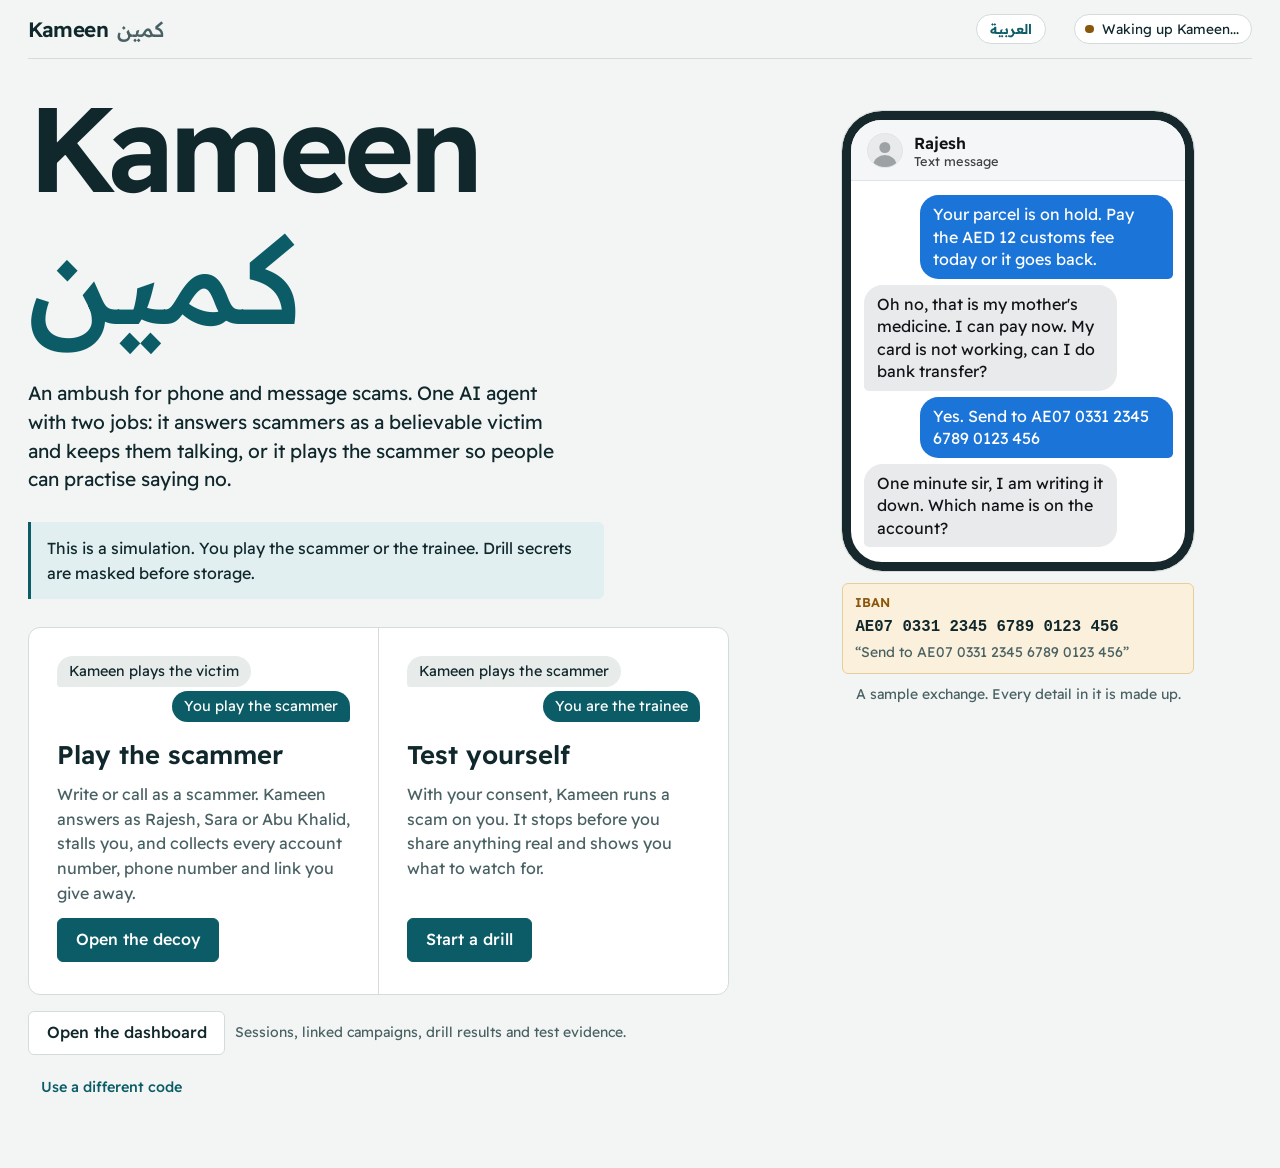
==== commit 41e5d26a: "Add an English/Arabic switch to the website A button in the top bar of every page switches the inter" ====
--- a/docs/index.html
+++ b/docs/index.html
@@ -8,7 +8,8 @@
   <link rel="preconnect" href="https://fonts.googleapis.com">
   <link rel="preconnect" href="https://fonts.gstatic.com" crossorigin>
   <link rel="stylesheet" href="https://fonts.googleapis.com/css2?family=Readex+Pro:wght@300..700&display=swap">
-  <link rel="stylesheet" href="style.css?v=3">
+  <link rel="stylesheet" href="style.css?v=10">
+  <script src="i18n.js?v=1"></script>
 </head>
 <body>
   <div class="page">
--- a/docs/style.css
+++ b/docs/style.css
@@ -148,8 +148,8 @@
 
 .topbar {
   display: grid;
-  grid-template-columns: 1fr auto;
-  grid-template-areas: "brand status" "nav nav";
+  grid-template-columns: 1fr auto auto;
+  grid-template-areas: "brand lang status" "nav nav nav";
   align-items: center;
   gap: 0.5rem 1rem;
   padding-block: 0.9rem;
@@ -1004,21 +1004,26 @@
 .bar-row .bar-sub { display: block; font-size: 0.78rem; color: var(--ink-soft); margin-top: 0.1rem; }
 
 /* Overview: each block of analysis sits on its own quiet card.
-   position + isolation give every card its own stacking context, and the donut below gets its own
-   compositing layer, so an inline-SVG chart cannot leave the card lagging or painting over its
-   neighbour while the page scrolls in Chrome. */
-.panel { background: var(--surface); border: 1px solid var(--line); border-radius: var(--radius-m); padding: 1.1rem 1.2rem 1.25rem; position: relative; isolation: isolate; }
-.panel .bars, .panel .table-wrap { margin-top: 0.2rem; }
+   Named .ov-card, NOT .panel: .panel is an existing class that turns position:sticky on wide
+   screens (used by the decoy workspace), which made these cards stick to the top while scrolling. */
+.ov-card { background: var(--surface); border: 1px solid var(--line); border-radius: var(--radius-m); padding: 1.1rem 1.2rem 1.25rem; }
+.ov-card .bars, .ov-card .table-wrap { margin-top: 0.2rem; }
 .figures--lead .figure-tile[data-pass="false"] .figure-value { color: var(--red); }
 
-/* Pie / donut charts. The donut is an SVG; the legend names each slice. */
+/* Pie / donut charts. The donut is a CSS conic-gradient with a ring mask (no SVG), so it paints
+   like any other element and cannot leave a stale layer behind during scroll. The legend names each slice. */
 .chart-row { display: flex; flex-wrap: wrap; gap: 1.4rem 1.75rem; align-items: center; margin-top: 0.6rem; }
 .chart-row > * { min-width: 0; }
 .chart-row .bars, .chart-row .chart-legend { flex: 1 1 15rem; }
 .donut-wrap { position: relative; width: 9.5rem; height: 9.5rem; flex: 0 0 auto; }
-.donut { width: 100%; height: 100%; display: block; transform: translateZ(0); backface-visibility: hidden; }
-.donut-track { stroke: var(--sunk); }
-.donut-center { position: absolute; inset: 0; display: flex; flex-direction: column; align-items: center; justify-content: center; text-align: center; pointer-events: none; }
+/* Full conic pie; the centred circle (panel colour) punches the hole, so no mask/filter is used
+   and nothing here is ever promoted to its own layer. */
+.donut-pie { width: 100%; height: 100%; border-radius: 50%; background: var(--sunk); }
+.donut-center {
+  position: absolute; inset: 1.55rem; border-radius: 50%; background: var(--surface);
+  display: flex; flex-direction: column; align-items: center; justify-content: center;
+  text-align: center; pointer-events: none;
+}
 .donut-center-value { font-size: 1.7rem; font-weight: 600; line-height: 1.1; font-variant-numeric: tabular-nums; }
 .donut-center-label { font-size: 0.72rem; color: var(--ink-soft); max-width: 6rem; }
 .legend-dots { list-style: none; display: grid; gap: 0.5rem; margin: 0; padding: 0; }
@@ -1028,6 +1033,25 @@
 .legend-val { font-variant-numeric: tabular-nums; font-weight: 600; }
 .legend-sub { color: var(--ink-soft); font-variant-numeric: tabular-nums; }
 
+/* Simulated police cases. */
+.case-card { border: 1px solid var(--line); border-radius: var(--radius-m); padding: 1rem 1.1rem 1.1rem; background: var(--surface); }
+.case-card + .case-card { margin-top: 1rem; }
+.case-head { display: flex; flex-wrap: wrap; gap: 0.5rem 0.75rem; align-items: center; margin-bottom: 0.85rem; }
+.case-head strong { font-variant-numeric: tabular-nums; letter-spacing: 0.01em; }
+.case-when { margin-left: auto; }
+.case-grid { display: grid; grid-template-columns: repeat(auto-fit, minmax(13rem, 1fr)); gap: 0.7rem 1.25rem; }
+.case-field { display: flex; flex-direction: column; gap: 0.1rem; min-width: 0; }
+.case-k { font-size: 0.74rem; color: var(--ink-soft); text-transform: uppercase; letter-spacing: 0.04em; }
+.case-v { overflow-wrap: anywhere; }
+.case-sms { margin-top: 0.9rem; padding: 0.65rem 0.85rem; border-radius: var(--radius-s); background: var(--sunk); }
+.case-sms-body { margin: 0.25rem 0 0; font-size: 0.9rem; }
+.case-notify { display: flex; flex-wrap: wrap; gap: 0.5rem 0.75rem; align-items: center; margin-top: 0.7rem; }
+.case-notify .case-dest { width: auto; flex: 1 1 13rem; min-height: 2.2rem; min-width: 0; }
+.case-check { gap: 0.4rem; font-size: 0.9rem; }
+.case-sent { color: var(--green); font-weight: 600; margin: 0.6rem 0 0; }
+.case-noaction { color: var(--ink-soft); margin: 0.6rem 0 0; }
+.case-status { color: var(--ink-soft); margin: 0.6rem 0 0; }
+
 .split { display: grid; gap: 1.5rem; align-items: start; }
 .split > * { min-width: 0; }
 .section-title { margin-bottom: 0.6rem; }
@@ -1036,7 +1060,7 @@
 
 @media (min-width: 46rem) {
   :root { --gutter: 28px; }
-  .topbar { grid-template-columns: auto 1fr auto; grid-template-areas: "brand nav status"; gap: 1.75rem; }
+  .topbar { grid-template-columns: auto 1fr auto auto; grid-template-areas: "brand nav lang status"; gap: 1rem 1.75rem; }
   .topnav { justify-content: flex-start; }
   h1 { font-size: 2.3rem; }
   .modes { grid-template-columns: 1fr 1fr; }
@@ -1089,3 +1113,39 @@
   }
   .dot { opacity: 0.6; }
 }
+
+/* ------------------------------------------------------------------ interface language (i18n.js) */
+
+.lang-toggle {
+  grid-area: lang;
+  justify-self: end;
+  padding: 0.3rem 0.8rem;
+  border: 1px solid var(--line);
+  border-radius: 999px;
+  background: var(--surface);
+  color: var(--petrol);
+  font: inherit;
+  font-size: 0.85rem;
+  font-weight: 600;
+  line-height: 1.3;
+  cursor: pointer;
+  white-space: nowrap;
+}
+.lang-toggle:hover { border-color: var(--petrol); }
+.lang-toggle:focus-visible { outline: 2px solid var(--petrol); outline-offset: 2px; }
+
+/* Arabic: the page reads right to left. Most rules already use logical properties; these are the rest. */
+[dir="rtl"] .status-pill { padding: 0.3rem 0.65rem 0.3rem 0.75rem; }
+[dir="rtl"] .msg--agent .bubble { border-bottom-left-radius: var(--ph-bubble-radius); border-bottom-right-radius: 0.3rem; }
+[dir="rtl"] .msg--counterpart .bubble { border-bottom-right-radius: var(--ph-bubble-radius); border-bottom-left-radius: 0.3rem; }
+[dir="rtl"] .role--agent { border-bottom-left-radius: 1rem; border-bottom-right-radius: 0.25rem; }
+[dir="rtl"] .role--you { border-bottom-right-radius: 1rem; border-bottom-left-radius: 0.25rem; }
+[dir="rtl"] .case-when { margin-left: 0; margin-right: auto; }
+[dir="rtl"] .table--rows tbody tr[aria-selected="true"] { box-shadow: inset -3px 0 0 var(--petrol); }
+/* messages, quotes and notes keep the direction of their own language */
+[dir="rtl"] .bubble, [dir="rtl"] .intel-quote, [dir="rtl"] .stage-note, [dir="rtl"] .live-log li { unicode-bidi: plaintext; }
+/* account numbers, links, phone numbers and email addresses always read left to right */
+[dir="rtl"] .intel-value { direction: ltr; unicode-bidi: isolate; text-align: right; }
+[dir="rtl"] input[type="tel"], [dir="rtl"] input[type="email"], [dir="rtl"] input[type="password"],
+[dir="rtl"] #phish-recipients, [dir="rtl"] .case-dest { direction: ltr; text-align: right; }
+[dir="rtl"] code { direction: ltr; unicode-bidi: isolate; }
